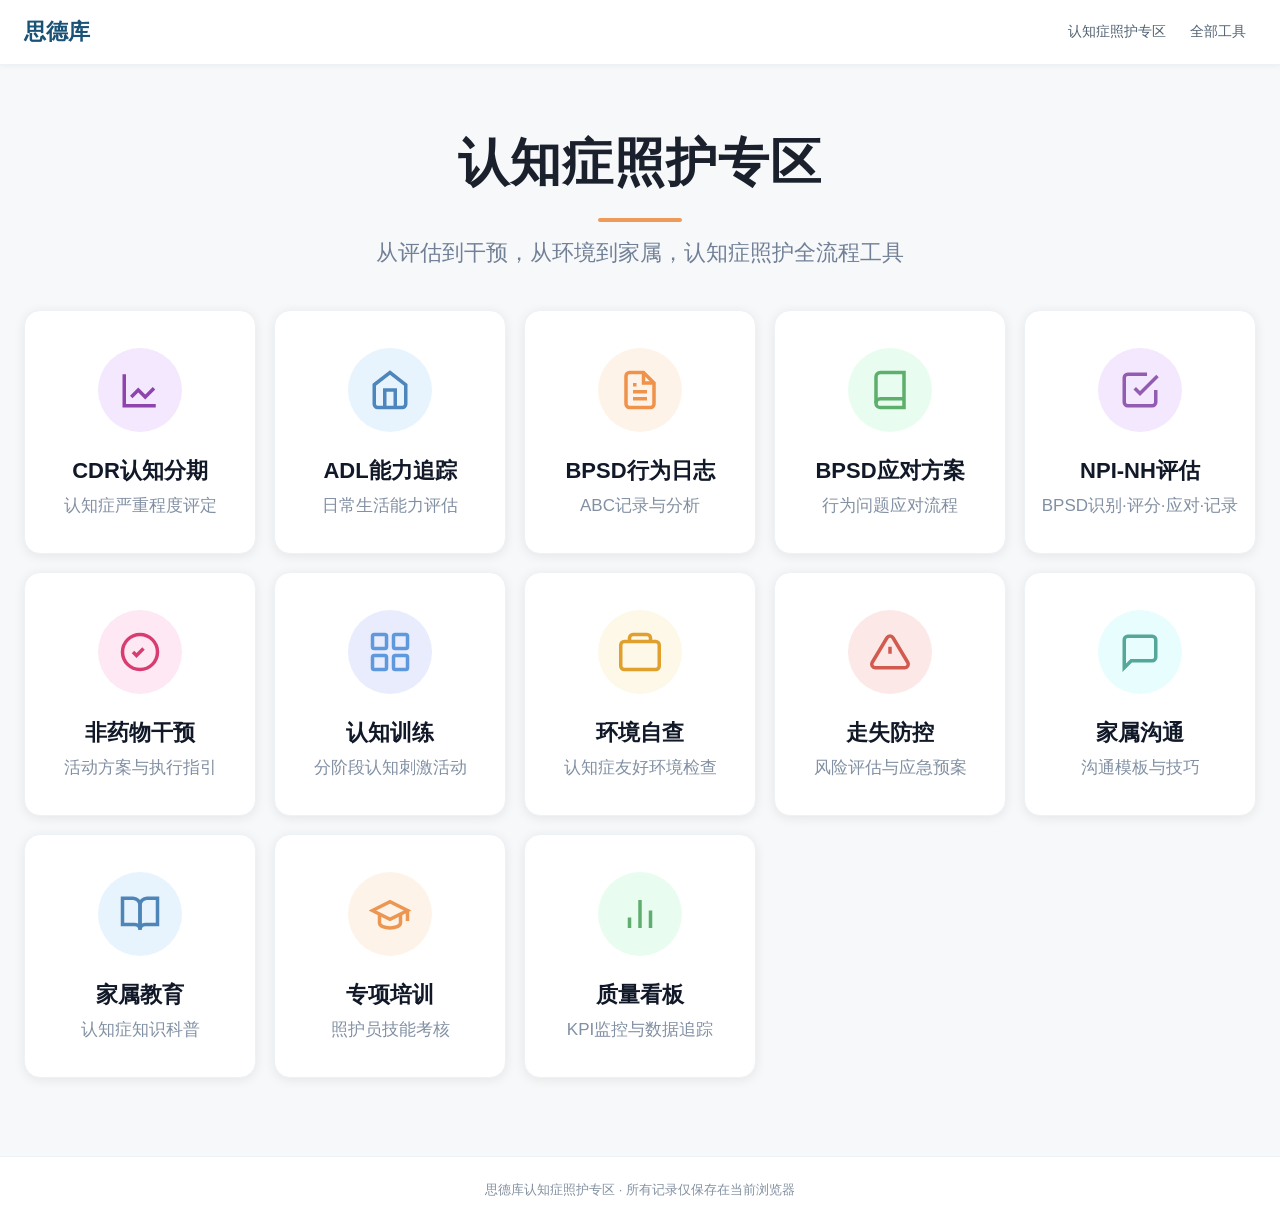
==== index.html @ 4b54aa29 "Initial standalone dementia care site" ====
<!DOCTYPE html>
<html lang="zh-CN">
<head>
  <meta charset="UTF-8">
  <meta name="viewport" content="width=device-width, initial-scale=1.0">
  <meta name="description" content="思德库认知症照护专区独立工具集">
  <title>认知症照护专区 | 思德库</title>
  <style>
    :root {
      --primary: #1a5276;
      --text: #1a202c;
      --muted: #718096;
      --bg: #f7f8fa;
      --border: #edf2f7;
      --shadow: 0 2px 12px rgba(0,0,0,0.08);
      --shadow-hover: 0 8px 26px rgba(26,82,118,0.14);
    }
    * { box-sizing: border-box; }
    body {
      margin: 0;
      color: var(--text);
      background: var(--bg);
      font-family: -apple-system, BlinkMacSystemFont, "Segoe UI", "PingFang SC", "Microsoft YaHei", sans-serif;
    }
    a { color: inherit; text-decoration: none; }
    .navbar {
      position: sticky;
      top: 0;
      z-index: 10;
      background: rgba(255,255,255,0.96);
      border-bottom: 1px solid var(--border);
      box-shadow: 0 1px 6px rgba(0,0,0,0.05);
    }
    .nav-inner {
      display: flex;
      align-items: center;
      justify-content: space-between;
      gap: 24px;
      max-width: 1280px;
      min-height: 64px;
      margin: 0 auto;
      padding: 0 24px;
    }
    .brand {
      color: var(--primary);
      font-family: "Noto Serif SC", "Songti SC", serif;
      font-size: 22px;
      font-weight: 800;
      white-space: nowrap;
    }
    .nav-links {
      display: flex;
      flex-wrap: wrap;
      gap: 4px;
      align-items: center;
      margin: 0;
      padding: 0;
      list-style: none;
    }
    .nav-links a {
      display: block;
      padding: 7px 10px;
      border-radius: 6px;
      color: #526273;
      font-size: 14px;
    }
    .nav-links a:hover,
    .nav-links a:focus-visible { color: var(--primary); background: #eef5fa; }
    .section {
      padding: 64px 24px 78px;
    }
    .container {
      max-width: 1280px;
      margin: 0 auto;
    }
    .section-title {
      margin-bottom: 42px;
      text-align: center;
    }
    .section-title h1 {
      margin: 0;
      font-family: "Noto Serif SC", "Songti SC", serif;
      font-size: clamp(32px, 4vw, 52px);
      font-weight: 800;
      letter-spacing: 1px;
    }
    .section-title h1::after {
      display: block;
      width: 84px;
      height: 4px;
      margin: 20px auto 16px;
      border-radius: 3px;
      background: #f09a5a;
      content: "";
    }
    .section-title p {
      margin: 0;
      color: var(--muted);
      font-size: clamp(16px, 2vw, 22px);
    }
    .tool-grid {
      display: grid;
      grid-template-columns: repeat(5, minmax(0, 1fr));
      gap: 18px;
    }
    .tool-card {
      display: flex;
      min-height: 244px;
      align-items: center;
      justify-content: center;
      flex-direction: column;
      padding: 26px 16px;
      border: 1px solid var(--border);
      border-radius: 16px;
      background: #fff;
      box-shadow: var(--shadow);
      text-align: center;
      transition: transform .2s ease, box-shadow .2s ease, border-color .2s ease;
    }
    .tool-card:hover,
    .tool-card:focus-visible {
      transform: translateY(-4px);
      border-color: #bdd6e5;
      box-shadow: var(--shadow-hover);
      outline: none;
    }
    .icon-wrap {
      display: flex;
      width: 84px;
      height: 84px;
      align-items: center;
      justify-content: center;
      margin-bottom: 24px;
      border-radius: 50%;
    }
    .icon-wrap svg { width: 42px; height: 42px; }
    .tool-card h2 {
      margin: 0 0 8px;
      color: #111827;
      font-size: 22px;
    }
    .tool-card p {
      margin: 0;
      color: #8290a3;
      font-size: 17px;
    }
    .footer {
      padding: 24px;
      color: #8390a0;
      background: #fff;
      border-top: 1px solid var(--border);
      text-align: center;
      font-size: 13px;
    }
    @media (max-width: 1060px) {
      .tool-grid { grid-template-columns: repeat(3, minmax(0, 1fr)); }
    }
    @media (max-width: 700px) {
      .nav-inner { align-items: flex-start; flex-direction: column; padding: 14px 16px; }
      .nav-links a { padding: 5px 7px; font-size: 13px; }
      .section { padding: 38px 14px 48px; }
      .tool-grid { grid-template-columns: repeat(2, minmax(0, 1fr)); gap: 12px; }
      .tool-card { min-height: 190px; padding: 18px 10px; }
      .icon-wrap { width: 64px; height: 64px; margin-bottom: 16px; }
      .icon-wrap svg { width: 32px; height: 32px; }
      .tool-card h2 { font-size: 17px; }
      .tool-card p { font-size: 13px; }
    }
  </style>
</head>
<body>
  <nav class="navbar">
    <div class="nav-inner">
      <a class="brand" href="index.html">思德库</a>
      <ul class="nav-links">
        <li><a href="#dementia">认知症照护专区</a></li>
        <li><a href="#tools">全部工具</a></li>
      </ul>
    </div>
  </nav>

  <main>
    <section class="section" id="dementia">
      <div class="container">
        <div class="section-title">
          <h1>认知症照护专区</h1>
          <p>从评估到干预，从环境到家属，认知症照护全流程工具</p>
        </div>
        <div class="tool-grid" id="tools">
          <a class="tool-card" href="dementia-cdr.html">
            <div class="icon-wrap" style="background:#f3e8fd;"><svg viewBox="0 0 24 24" fill="none" stroke="#8e44ad" stroke-width="2"><path d="M3 3v18h18"/><path d="M7 16l4-4 4 4 5-5"/></svg></div>
            <h2>CDR认知分期</h2><p>认知症严重程度评定</p>
          </a>
          <a class="tool-card" href="dementia-adl.html">
            <div class="icon-wrap" style="background:#e8f4fd;"><svg viewBox="0 0 24 24" fill="none" stroke="#4d86bd" stroke-width="2"><path d="M3 9l9-7 9 7v11a2 2 0 01-2 2H5a2 2 0 01-2-2V9z"/><path d="M9 22V12h6v10"/></svg></div>
            <h2>ADL能力追踪</h2><p>日常生活能力评估</p>
          </a>
          <a class="tool-card" href="dementia-bpsd-log.html">
            <div class="icon-wrap" style="background:#fef3e8;"><svg viewBox="0 0 24 24" fill="none" stroke="#ef934b" stroke-width="2"><path d="M14 2H6a2 2 0 00-2 2v16a2 2 0 002 2h12a2 2 0 002-2V8z"/><path d="M14 2v6h6M16 13H8M16 17H8M10 9H8"/></svg></div>
            <h2>BPSD行为日志</h2><p>ABC记录与分析</p>
          </a>
          <a class="tool-card" href="dementia-bpsd-plan.html">
            <div class="icon-wrap" style="background:#e8fdf0;"><svg viewBox="0 0 24 24" fill="none" stroke="#5daf6b" stroke-width="2"><path d="M4 19.5A2.5 2.5 0 016.5 17H20"/><path d="M6.5 2H20v20H6.5A2.5 2.5 0 014 19.5v-15A2.5 2.5 0 016.5 2z"/></svg></div>
            <h2>BPSD应对方案</h2><p>行为问题应对流程</p>
          </a>
          <a class="tool-card" href="dementia-bpsd-npi.html">
            <div class="icon-wrap" style="background:#f3e8fd;"><svg viewBox="0 0 24 24" fill="none" stroke="#925cb1" stroke-width="2"><path d="M9 11l3 3L22 4"/><path d="M21 12v7a2 2 0 01-2 2H5a2 2 0 01-2-2V5a2 2 0 012-2h11"/></svg></div>
            <h2>NPI-NH评估</h2><p>BPSD识别·评分·应对·记录</p>
          </a>
          <a class="tool-card" href="dementia-activity.html">
            <div class="icon-wrap" style="background:#fde8f3;"><svg viewBox="0 0 24 24" fill="none" stroke="#d83d72" stroke-width="2"><circle cx="12" cy="12" r="10"/><path d="M8 12l2 2 4-4"/></svg></div>
            <h2>非药物干预</h2><p>活动方案与执行指引</p>
          </a>
          <a class="tool-card" href="dementia-cognitive-train.html">
            <div class="icon-wrap" style="background:#e8ecfd;"><svg viewBox="0 0 24 24" fill="none" stroke="#5d99dc" stroke-width="2"><rect x="2" y="2" width="8" height="8" rx="1"/><rect x="14" y="2" width="8" height="8" rx="1"/><rect x="2" y="14" width="8" height="8" rx="1"/><rect x="14" y="14" width="8" height="8" rx="1"/></svg></div>
            <h2>认知训练</h2><p>分阶段认知刺激活动</p>
          </a>
          <a class="tool-card" href="dementia-environment.html">
            <div class="icon-wrap" style="background:#fdf8e8;"><svg viewBox="0 0 24 24" fill="none" stroke="#dfa02e" stroke-width="2"><rect x="1" y="6" width="22" height="16" rx="2"/><path d="M6 6V4a2 2 0 012-2h8a2 2 0 012 2v2"/></svg></div>
            <h2>环境自查</h2><p>认知症友好环境检查</p>
          </a>
          <a class="tool-card" href="dementia-wandering.html">
            <div class="icon-wrap" style="background:#fde8e8;"><svg viewBox="0 0 24 24" fill="none" stroke="#d15b4f" stroke-width="2"><path d="M10.29 3.86L1.82 18a2 2 0 001.71 3h16.94a2 2 0 001.71-3L13.71 3.86a2 2 0 00-3.42 0z"/><path d="M12 9v4M12 17h.01"/></svg></div>
            <h2>走失防控</h2><p>风险评估与应急预案</p>
          </a>
          <a class="tool-card" href="dementia-family-comm.html">
            <div class="icon-wrap" style="background:#e8fdfd;"><svg viewBox="0 0 24 24" fill="none" stroke="#55a79a" stroke-width="2"><path d="M21 15a2 2 0 01-2 2H7l-4 4V5a2 2 0 012-2h14a2 2 0 012 2z"/></svg></div>
            <h2>家属沟通</h2><p>沟通模板与技巧</p>
          </a>
          <a class="tool-card" href="dementia-family-edu.html">
            <div class="icon-wrap" style="background:#e8f4fd;"><svg viewBox="0 0 24 24" fill="none" stroke="#4e85b8" stroke-width="2"><path d="M2 3h6a4 4 0 014 4v14a3 3 0 00-3-3H2z"/><path d="M22 3h-6a4 4 0 00-4 4v14a3 3 0 013-3h7z"/></svg></div>
            <h2>家属教育</h2><p>认知症知识科普</p>
          </a>
          <a class="tool-card" href="dementia-training.html">
            <div class="icon-wrap" style="background:#fef3e8;"><svg viewBox="0 0 24 24" fill="none" stroke="#ec9651" stroke-width="2"><path d="M22 10v6M2 10l10-5 10 5-10 5z"/><path d="M6 12v5c0 2 3 3 6 3s6-1 6-3v-5"/></svg></div>
            <h2>专项培训</h2><p>照护员技能考核</p>
          </a>
          <a class="tool-card" href="dementia-quality.html">
            <div class="icon-wrap" style="background:#e8fdf0;"><svg viewBox="0 0 24 24" fill="none" stroke="#61ad70" stroke-width="2"><path d="M18 20V10M12 20V4M6 20v-6"/></svg></div>
            <h2>质量看板</h2><p>KPI监控与数据追踪</p>
          </a>
        </div>
      </div>
    </section>
  </main>

  <footer class="footer">思德库认知症照护专区 · 所有记录仅保存在当前浏览器</footer>
</body>
</html>
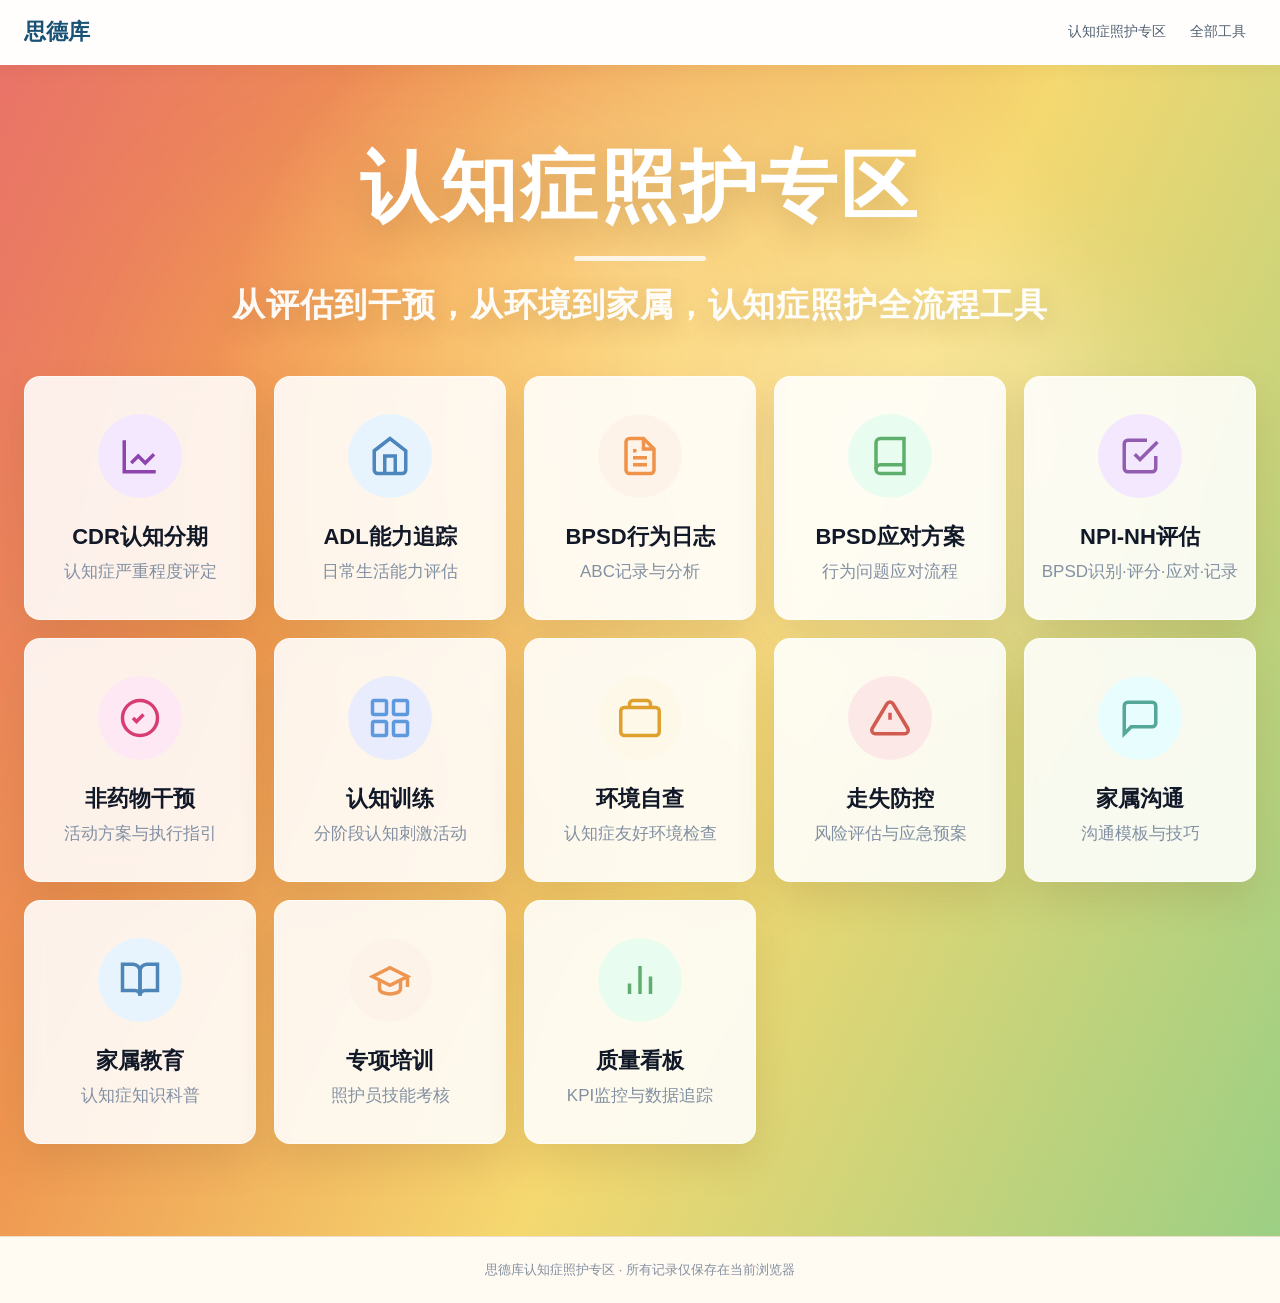
==== commit a55c032a: "Polish dementia care homepage design" ====
--- a/index.html
+++ b/index.html
@@ -9,17 +9,17 @@
     :root {
       --primary: #1a5276;
       --text: #1a202c;
-      --muted: #718096;
-      --bg: #f7f8fa;
-      --border: #edf2f7;
-      --shadow: 0 2px 12px rgba(0,0,0,0.08);
-      --shadow-hover: 0 8px 26px rgba(26,82,118,0.14);
+      --muted: #6b7686;
+      --bg: #fff6e8;
+      --border: rgba(255,255,255,0.58);
+      --shadow: 0 18px 38px rgba(113,72,28,0.14);
+      --shadow-hover: 0 24px 52px rgba(87,55,23,0.24);
     }
     * { box-sizing: border-box; }
     body {
       margin: 0;
       color: var(--text);
-      background: var(--bg);
+      background: #fff7eb;
       font-family: -apple-system, BlinkMacSystemFont, "Segoe UI", "PingFang SC", "Microsoft YaHei", sans-serif;
     }
     a { color: inherit; text-decoration: none; }
@@ -27,9 +27,10 @@
       position: sticky;
       top: 0;
       z-index: 10;
-      background: rgba(255,255,255,0.96);
-      border-bottom: 1px solid var(--border);
-      box-shadow: 0 1px 6px rgba(0,0,0,0.05);
+      background: rgba(255,255,255,0.82);
+      border-bottom: 1px solid rgba(255,255,255,0.72);
+      box-shadow: 0 1px 18px rgba(88,64,35,0.08);
+      backdrop-filter: blur(14px);
     }
     .nav-inner {
       display: flex;
@@ -67,36 +68,74 @@
     .nav-links a:hover,
     .nav-links a:focus-visible { color: var(--primary); background: #eef5fa; }
     .section {
-      padding: 64px 24px 78px;
+      position: relative;
+      min-height: calc(100vh - 64px);
+      overflow: hidden;
+      padding: 78px 24px 92px;
+      background:
+        radial-gradient(circle at 52% 28%, rgba(255,235,158,0.78) 0, rgba(255,235,158,0.44) 20%, rgba(255,235,158,0) 42%),
+        linear-gradient(115deg, #e97368 0%, #ef9550 27%, #f5d870 58%, #9ccf84 100%);
+    }
+    .section::before,
+    .section::after {
+      position: absolute;
+      border-radius: 999px;
+      content: "";
+      pointer-events: none;
+    }
+    .section::before {
+      width: 520px;
+      height: 520px;
+      left: 12%;
+      top: 110px;
+      background: rgba(255,186,83,0.22);
+      filter: blur(70px);
+    }
+    .section::after {
+      width: 420px;
+      height: 420px;
+      right: 8%;
+      top: 190px;
+      background: rgba(255,255,255,0.18);
+      filter: blur(64px);
     }
     .container {
+      position: relative;
+      z-index: 1;
       max-width: 1280px;
       margin: 0 auto;
     }
     .section-title {
-      margin-bottom: 42px;
+      margin-bottom: 48px;
       text-align: center;
     }
     .section-title h1 {
       margin: 0;
       font-family: "Noto Serif SC", "Songti SC", serif;
-      font-size: clamp(32px, 4vw, 52px);
-      font-weight: 800;
-      letter-spacing: 1px;
+      color: #ffffff;
+      font-size: clamp(42px, 6vw, 82px);
+      font-weight: 900;
+      letter-spacing: 3px;
+      line-height: 1.16;
+      text-shadow: 0 12px 34px rgba(119,70,26,0.24);
     }
     .section-title h1::after {
       display: block;
-      width: 84px;
-      height: 4px;
-      margin: 20px auto 16px;
+      width: 132px;
+      height: 5px;
+      margin: 24px auto 22px;
       border-radius: 3px;
-      background: #f09a5a;
+      background: rgba(255,255,255,0.82);
+      box-shadow: 0 8px 24px rgba(255,255,255,0.24);
       content: "";
     }
     .section-title p {
       margin: 0;
-      color: var(--muted);
-      font-size: clamp(16px, 2vw, 22px);
+      color: rgba(255,255,255,0.94);
+      font-size: clamp(20px, 2.6vw, 34px);
+      font-weight: 600;
+      letter-spacing: 1px;
+      text-shadow: 0 8px 26px rgba(96,63,26,0.18);
     }
     .tool-grid {
       display: grid;
@@ -112,7 +151,8 @@
       padding: 26px 16px;
       border: 1px solid var(--border);
       border-radius: 16px;
-      background: #fff;
+      background: rgba(255,255,255,0.88);
+      backdrop-filter: blur(12px);
       box-shadow: var(--shadow);
       text-align: center;
       transition: transform .2s ease, box-shadow .2s ease, border-color .2s ease;
@@ -120,7 +160,8 @@
     .tool-card:hover,
     .tool-card:focus-visible {
       transform: translateY(-4px);
-      border-color: #bdd6e5;
+      border-color: rgba(255,255,255,0.92);
+      background: #ffffff;
       box-shadow: var(--shadow-hover);
       outline: none;
     }
@@ -147,8 +188,8 @@
     .footer {
       padding: 24px;
       color: #8390a0;
-      background: #fff;
-      border-top: 1px solid var(--border);
+      background: #fffaf2;
+      border-top: 1px solid rgba(232,214,188,0.7);
       text-align: center;
       font-size: 13px;
     }
@@ -158,13 +199,16 @@
     @media (max-width: 700px) {
       .nav-inner { align-items: flex-start; flex-direction: column; padding: 14px 16px; }
       .nav-links a { padding: 5px 7px; font-size: 13px; }
-      .section { padding: 38px 14px 48px; }
+      .section { padding: 46px 14px 56px; }
       .tool-grid { grid-template-columns: repeat(2, minmax(0, 1fr)); gap: 12px; }
       .tool-card { min-height: 190px; padding: 18px 10px; }
       .icon-wrap { width: 64px; height: 64px; margin-bottom: 16px; }
       .icon-wrap svg { width: 32px; height: 32px; }
       .tool-card h2 { font-size: 17px; }
       .tool-card p { font-size: 13px; }
+      .section-title { margin-bottom: 30px; }
+      .section-title h1 { letter-spacing: 1px; }
+      .section-title p { font-size: 16px; }
     }
   </style>
 </head>
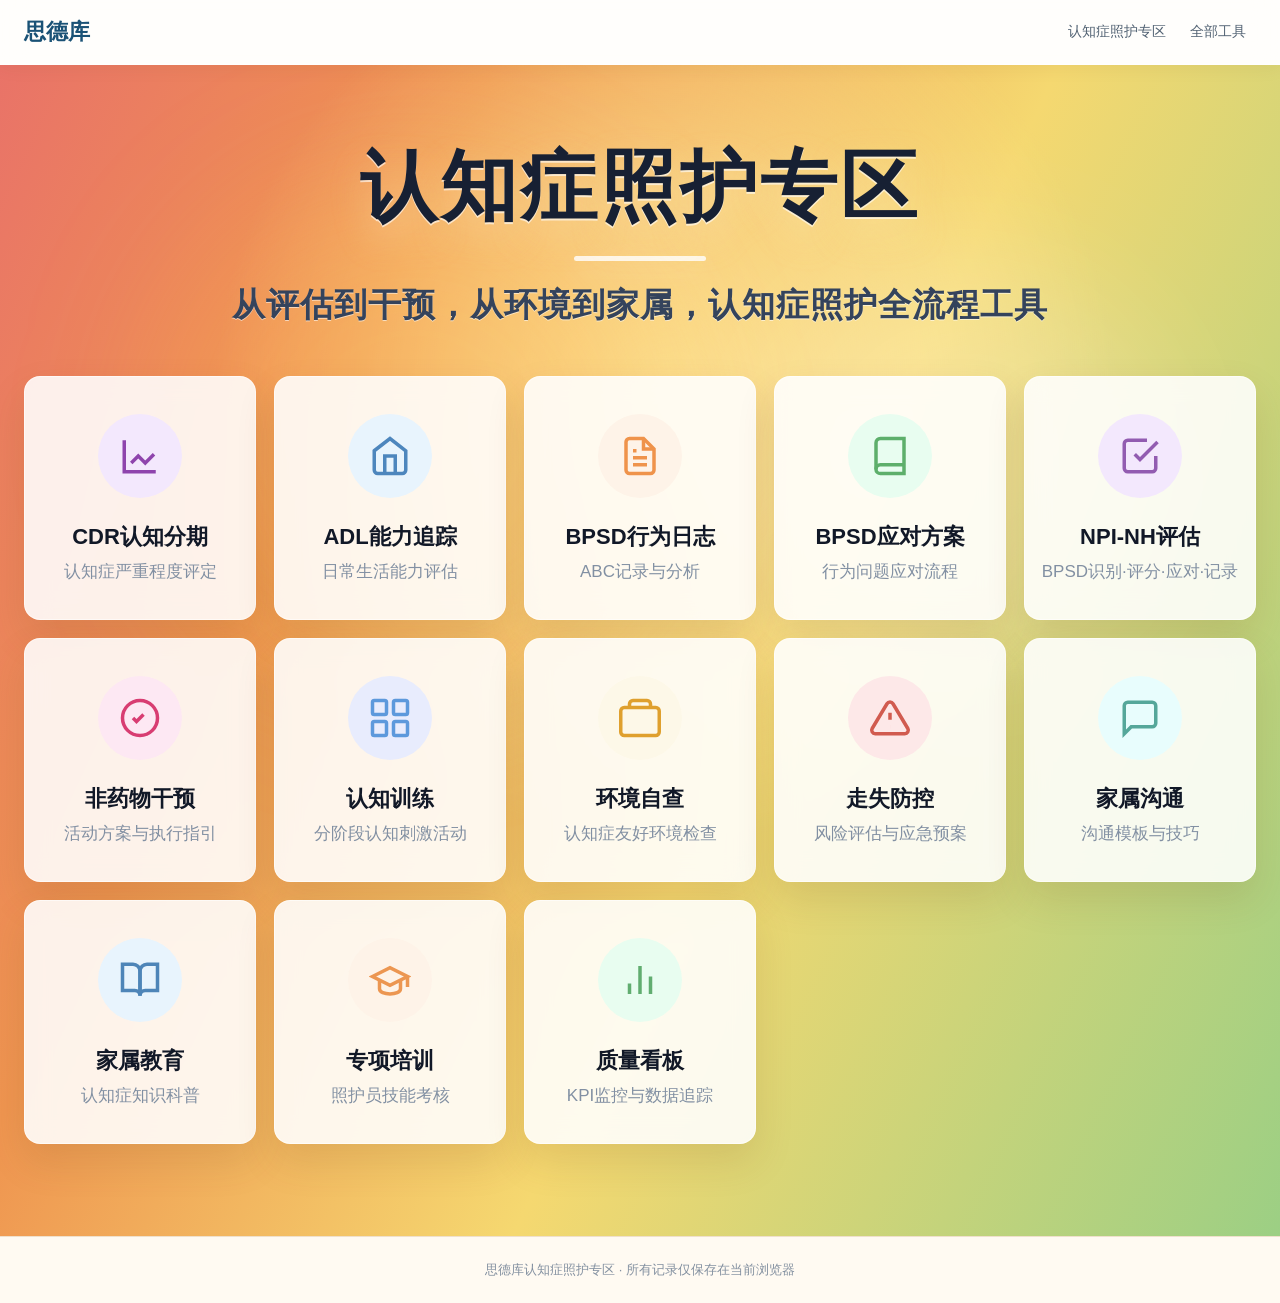
==== commit 099d1b93: "Improve homepage title contrast" ====
--- a/index.html
+++ b/index.html
@@ -112,12 +112,14 @@
     .section-title h1 {
       margin: 0;
       font-family: "Noto Serif SC", "Songti SC", serif;
-      color: #ffffff;
+      color: #172033;
       font-size: clamp(42px, 6vw, 82px);
       font-weight: 900;
       letter-spacing: 3px;
       line-height: 1.16;
-      text-shadow: 0 12px 34px rgba(119,70,26,0.24);
+      text-shadow:
+        0 2px 0 rgba(255,255,255,0.62),
+        0 16px 34px rgba(255,239,190,0.34);
     }
     .section-title h1::after {
       display: block;
@@ -131,11 +133,11 @@
     }
     .section-title p {
       margin: 0;
-      color: rgba(255,255,255,0.94);
+      color: #34435c;
       font-size: clamp(20px, 2.6vw, 34px);
-      font-weight: 600;
+      font-weight: 700;
       letter-spacing: 1px;
-      text-shadow: 0 8px 26px rgba(96,63,26,0.18);
+      text-shadow: 0 1px 0 rgba(255,255,255,0.58);
     }
     .tool-grid {
       display: grid;
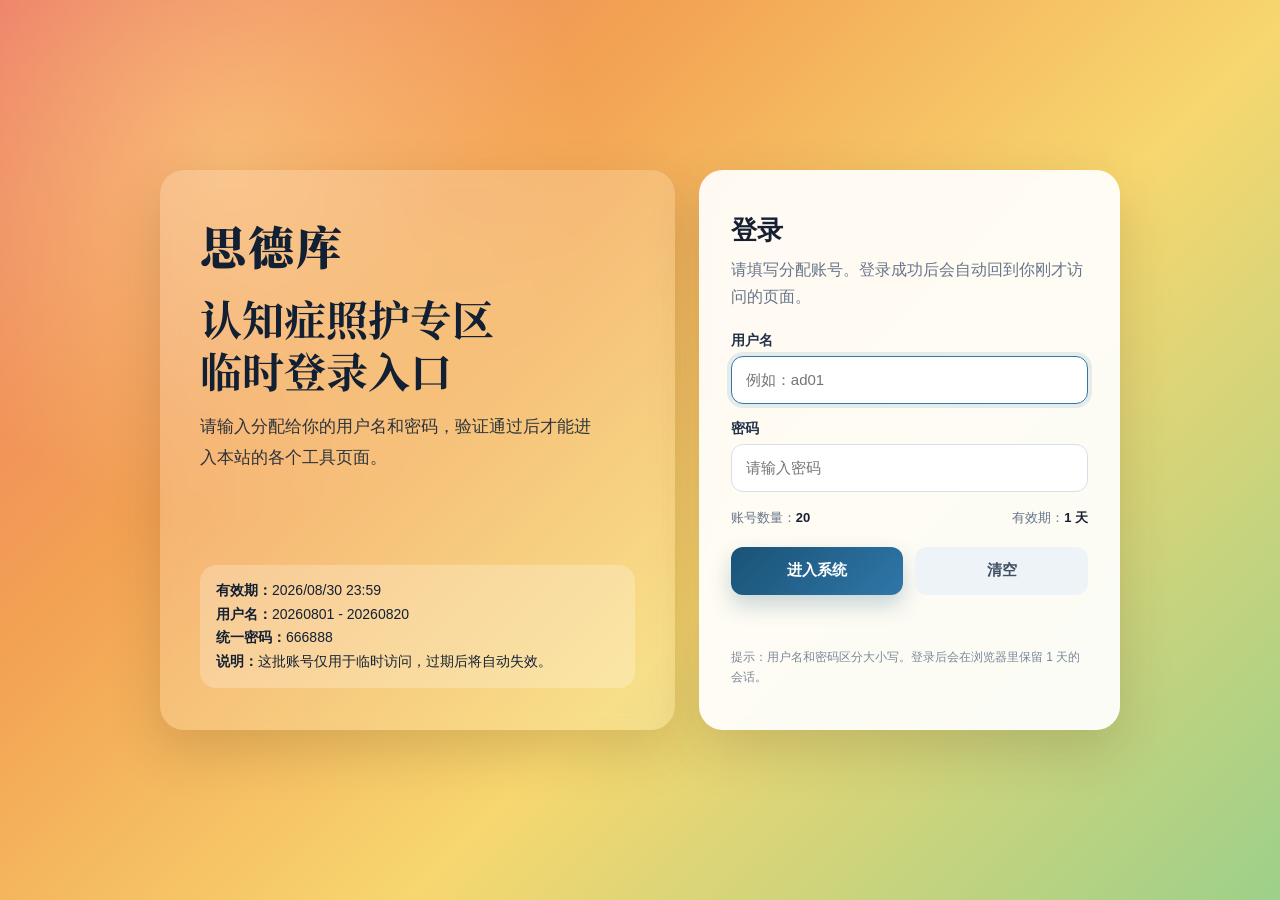
==== commit afb4bdd7: "Add temporary login gate" ====
--- a/index.html
+++ b/index.html
@@ -1,4 +1,4 @@
-<!DOCTYPE html>
+﻿<!DOCTYPE html>
 <html lang="zh-CN">
 <head>
   <meta charset="UTF-8">
@@ -213,7 +213,7 @@
       .section-title p { font-size: 16px; }
     }
   </style>
-</head>
+  <script src="auth.js"></script>`r`n</head>
 <body>
   <nav class="navbar">
     <div class="nav-inner">
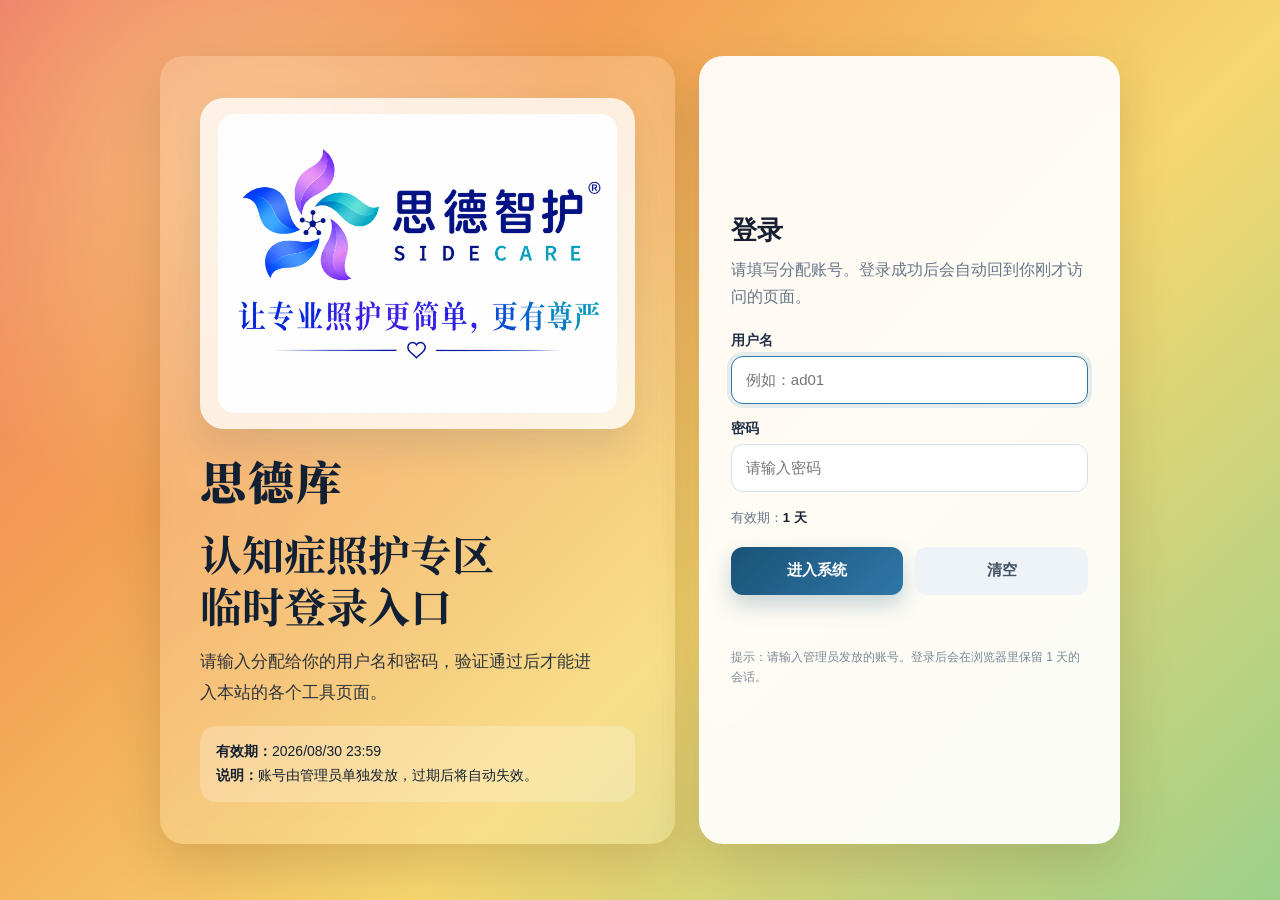
==== commit ec5f0ac6: "Add branding logo to login and pages" ====
--- a/index.html
+++ b/index.html
@@ -43,11 +43,26 @@
       padding: 0 24px;
     }
     .brand {
+      display: flex;
+      align-items: center;
+      gap: 12px;
       color: var(--primary);
       font-family: "Noto Serif SC", "Songti SC", serif;
       font-size: 22px;
       font-weight: 800;
       white-space: nowrap;
+    }
+    .brand-logo {
+      width: 138px;
+      height: 44px;
+      object-fit: cover;
+      object-position: left center;
+      padding: 3px 9px;
+      border-radius: 12px;
+      background: rgba(255,255,255,0.96);
+      border: 1px solid rgba(26,82,118,0.10);
+      box-shadow: 0 6px 18px rgba(26,82,118,0.10);
+      flex: 0 0 auto;
     }
     .nav-links {
       display: flex;
@@ -200,6 +215,8 @@
     }
     @media (max-width: 700px) {
       .nav-inner { align-items: flex-start; flex-direction: column; padding: 14px 16px; }
+      .brand { gap: 8px; }
+      .brand-logo { width: 118px; height: 38px; }
       .nav-links a { padding: 5px 7px; font-size: 13px; }
       .section { padding: 46px 14px 56px; }
       .tool-grid { grid-template-columns: repeat(2, minmax(0, 1fr)); gap: 12px; }
@@ -213,11 +230,12 @@
       .section-title p { font-size: 16px; }
     }
   </style>
-  <script src="auth.js"></script>`r`n</head>
+  <script src="auth.js"></script>
+</head>
 <body>
   <nav class="navbar">
     <div class="nav-inner">
-      <a class="brand" href="index.html">思德库</a>
+      <a class="brand" href="index.html"><img src="assets/thinkcare-logo.png" alt="思德智护" class="brand-logo"><span>思德库</span></a>
       <ul class="nav-links">
         <li><a href="#dementia">认知症照护专区</a></li>
         <li><a href="#tools">全部工具</a></li>
